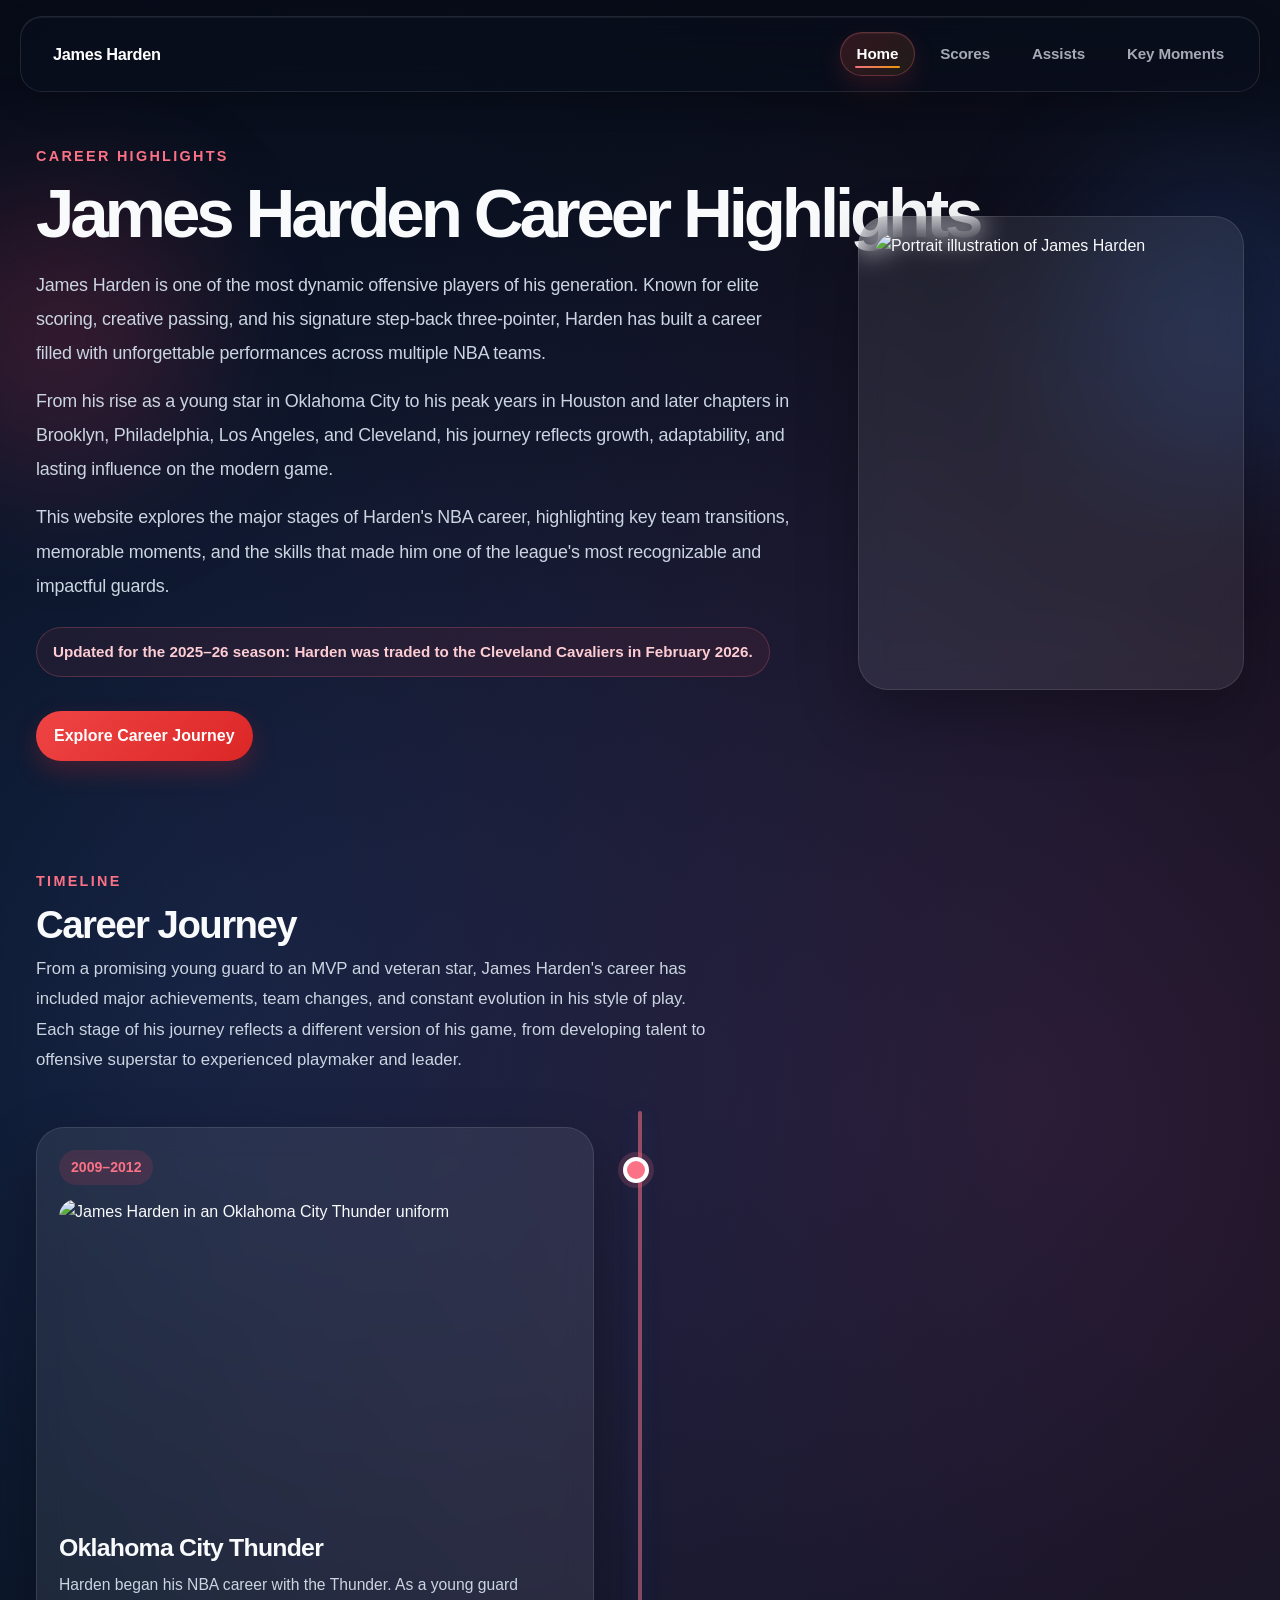
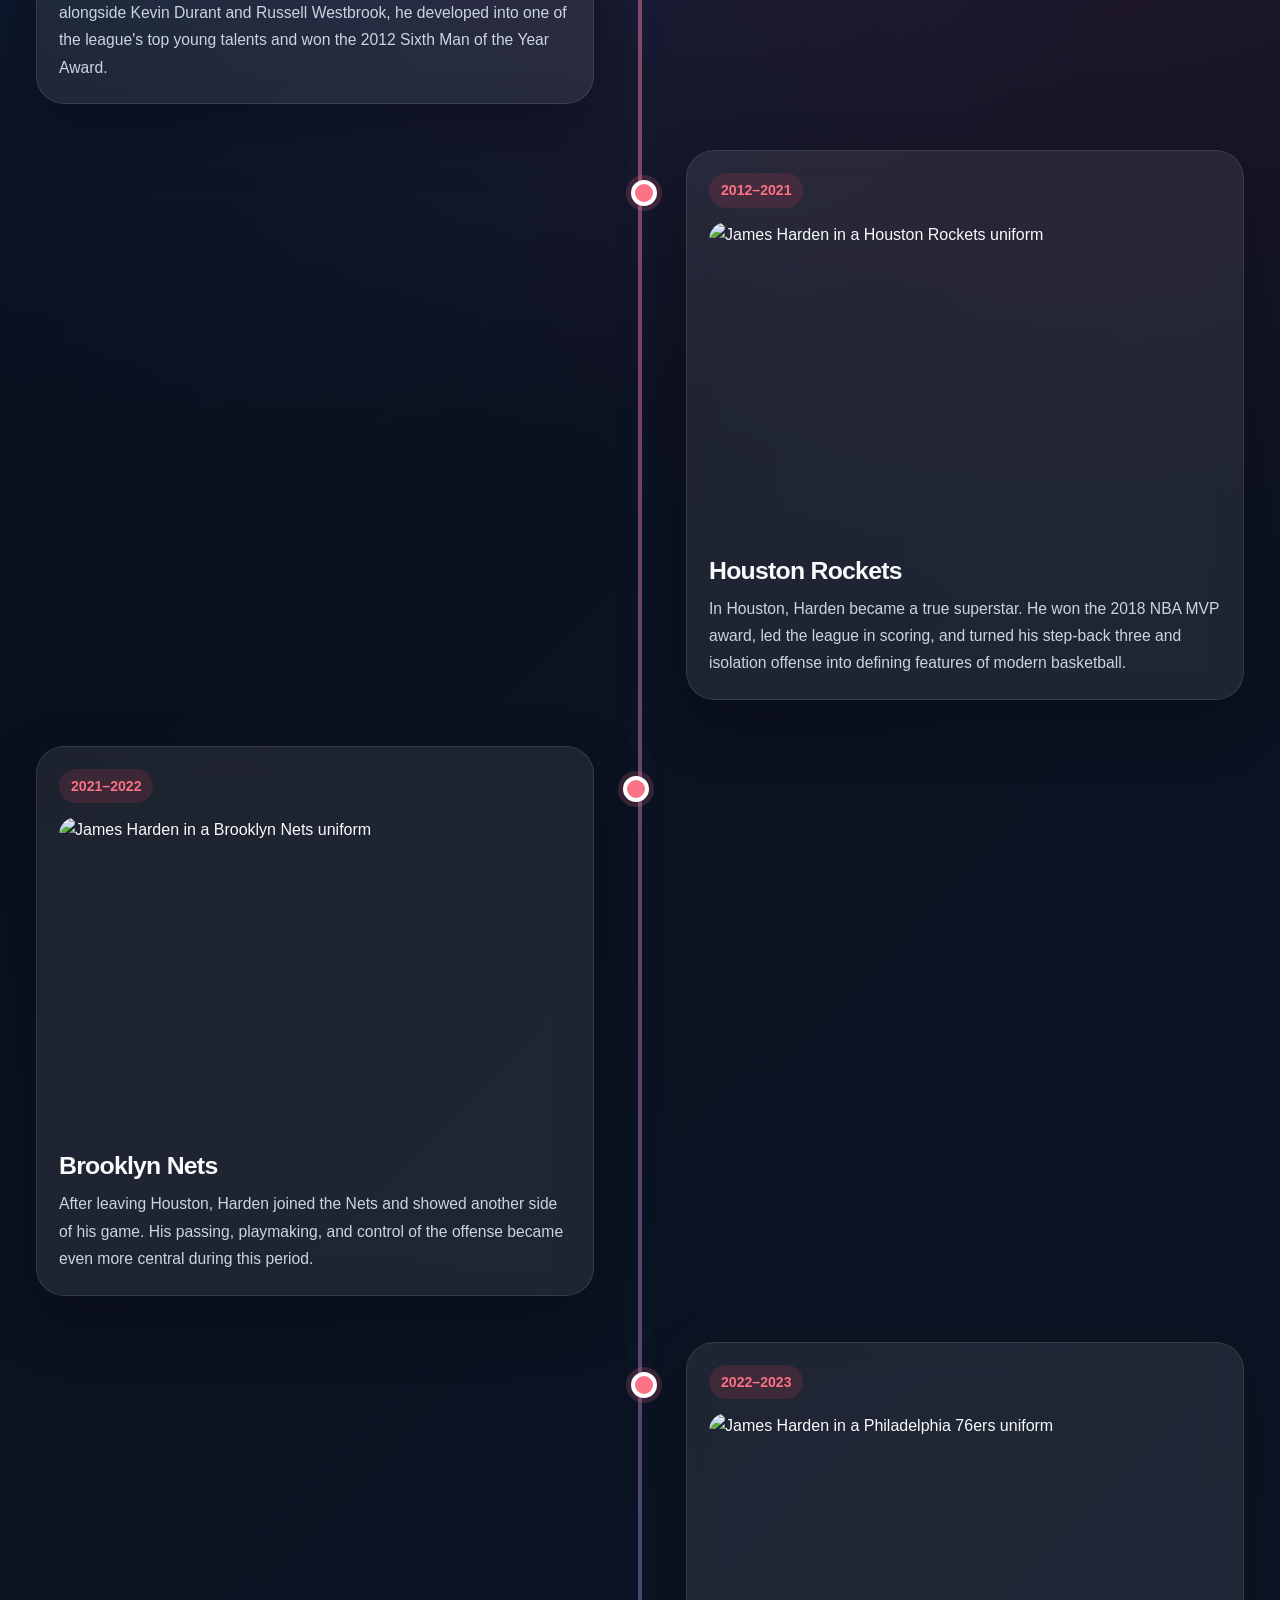
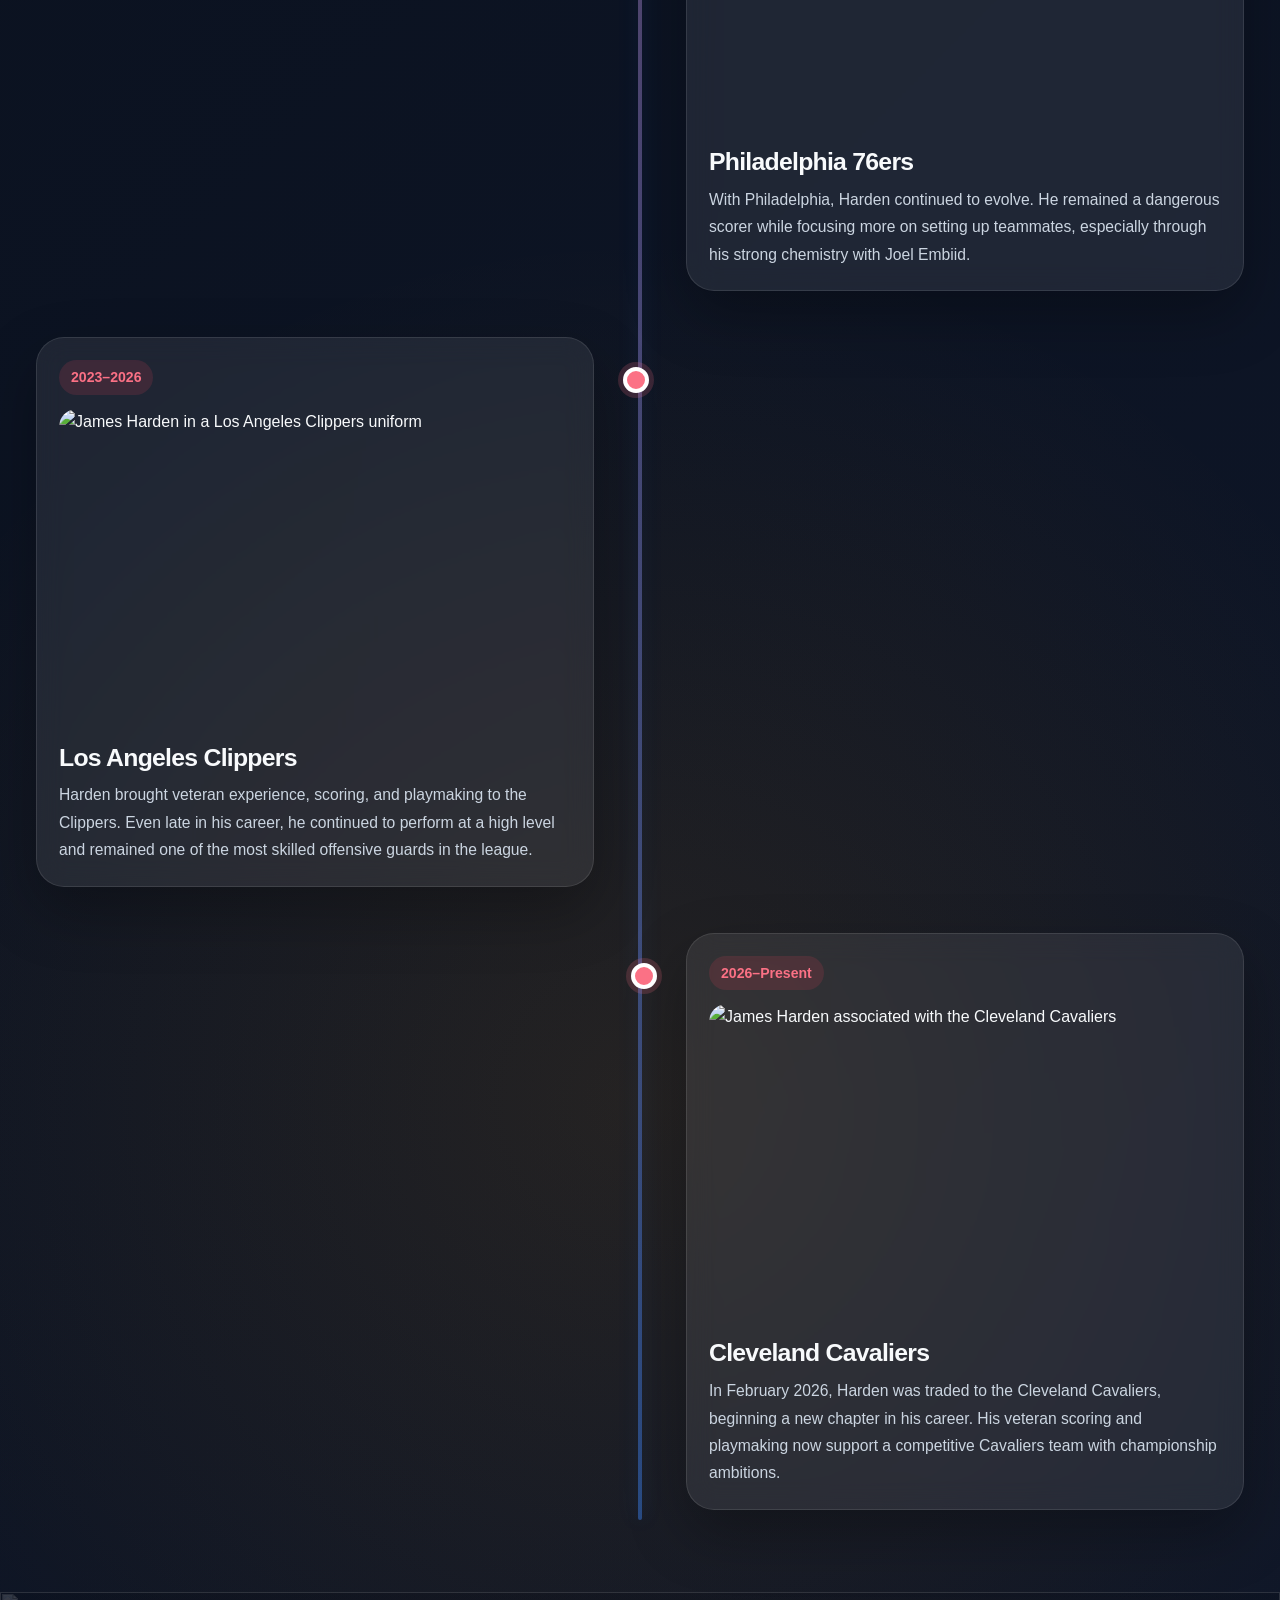
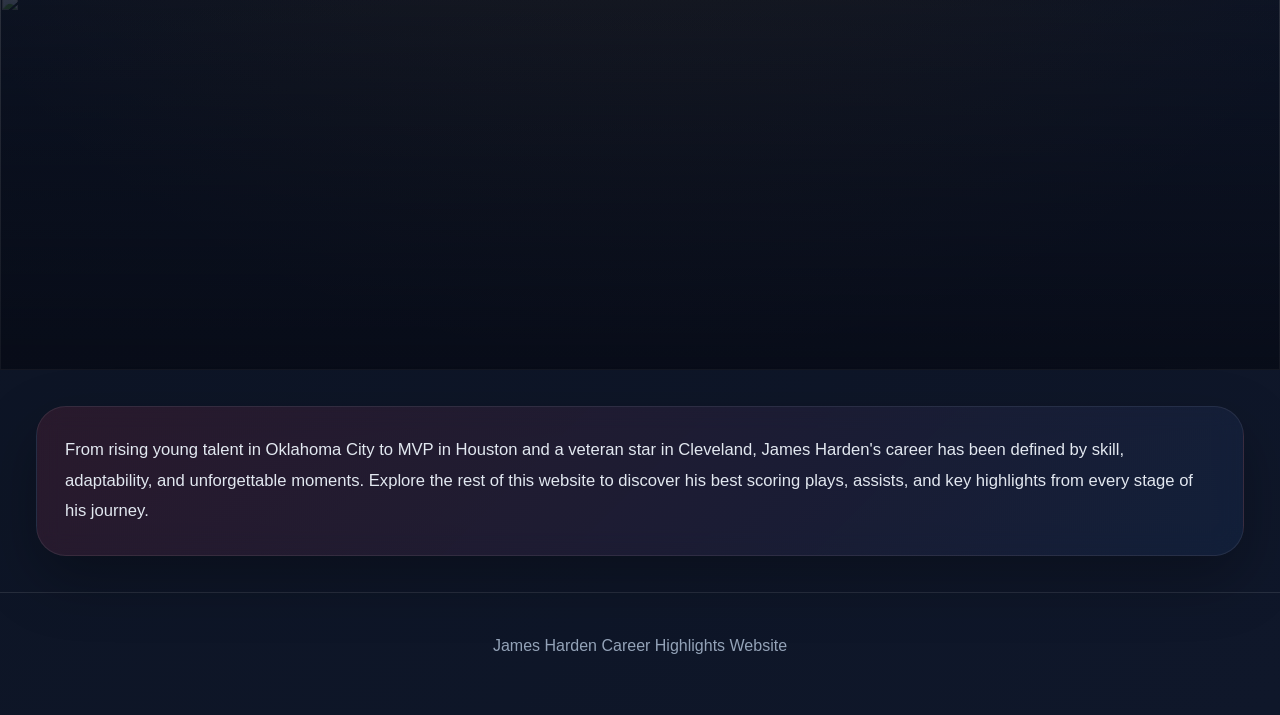
==== index.html @ ab157b46 "Add files via upload" ====
<!DOCTYPE html>
<html lang="en">
<head>
  <meta charset="UTF-8">
  <meta name="viewport" content="width=device-width, initial-scale=1.0">
  <title>James Harden Career Highlights</title>
  <link rel="stylesheet" href="css/style.css">
</head>
<body class="home-page">
  <a class="skip-link" href="#main-content">Skip to main content</a>

  <header class="site-header">
    <div class="nav-wrap">
      <a href="index.html" class="brand">James Harden</a>

      <button
        class="menu-toggle"
        id="menu-toggle"
        aria-expanded="false"
        aria-controls="primary-nav"
        aria-label="Open navigation menu"
        type="button"
      >
        Menu
      </button>

      <nav aria-label="Primary navigation">
        <ul class="nav-links" id="primary-nav">
          <li><a href="index.html" class="active" aria-current="page">Home</a></li>
          <li><a href="scores.html">Scores</a></li>
          <li><a href="assists.html">Assists</a></li>
          <li><a href="key-moments.html">Key Moments</a></li>
        </ul>
      </nav>
    </div>
  </header>

  <main id="main-content">
    <section class="home-hero">
      <div class="hero-glow hero-glow-left" aria-hidden="true"></div>
      <div class="hero-glow hero-glow-right" aria-hidden="true"></div>

      <div class="home-hero-content">
        <p class="eyebrow">Career Highlights</p>
        <h1>James Harden Career Highlights</h1>

        <p class="hero-copy">
          James Harden is one of the most dynamic offensive players of his generation.
          Known for elite scoring, creative passing, and his signature step-back three-pointer,
          Harden has built a career filled with unforgettable performances across multiple NBA teams.
        </p>

        <p class="hero-copy">
          From his rise as a young star in Oklahoma City to his peak years in Houston and later
          chapters in Brooklyn, Philadelphia, Los Angeles, and Cleveland, his journey reflects
          growth, adaptability, and lasting influence on the modern game.
        </p>

        <p class="hero-copy">
          This website explores the major stages of Harden's NBA career, highlighting key team
          transitions, memorable moments, and the skills that made him one of the league's most
          recognizable and impactful guards.
        </p>

        <div class="update-note">
          Updated for the 2025–26 season: Harden was traded to the Cleveland Cavaliers in February 2026.
        </div>

        <div class="hero-actions">
          <a class="btn btn-primary" href="#career-journey">Explore Career Journey</a>
        </div>
      </div>

      <div class="home-hero-visual">
        <div class="hero-main-image">
          <img src="img/JH HERO.png" alt="Portrait illustration of James Harden">
        </div>
      </div>
    </section>

    <section class="journey-section" id="career-journey">
      <div class="section-heading">
        <p class="eyebrow">Timeline</p>
        <h2>Career Journey</h2>
        <p class="section-intro">
          From a promising young guard to an MVP and veteran star, James Harden's career has
          included major achievements, team changes, and constant evolution in his style of play.
          Each stage of his journey reflects a different version of his game, from developing talent
          to offensive superstar to experienced playmaker and leader.
        </p>
      </div>

      <div class="zigzag-timeline">
        <article class="timeline-step left">
          <div class="timeline-card">
            <span class="timeline-year">2009–2012</span>
            <img class="okc-img" src="img/JH OKC.jpg" alt="James Harden in an Oklahoma City Thunder uniform">
            <h3>Oklahoma City Thunder</h3>
            <p>
              Harden began his NBA career with the Thunder. As a young guard alongside Kevin Durant
              and Russell Westbrook, he developed into one of the league's top young talents and won
              the 2012 Sixth Man of the Year Award.
            </p>
          </div>
        </article>

        <article class="timeline-step right">
          <div class="timeline-card">
            <span class="timeline-year">2012–2021</span>
            <img class="rocket-img" src="img/JH rocket.jpg" alt="James Harden in a Houston Rockets uniform">
            <h3>Houston Rockets</h3>
            <p>
              In Houston, Harden became a true superstar. He won the 2018 NBA MVP award, led the
              league in scoring, and turned his step-back three and isolation offense into defining
              features of modern basketball.
            </p>
          </div>
        </article>

        <article class="timeline-step left">
          <div class="timeline-card">
            <span class="timeline-year">2021–2022</span>
            <img src="img/JH NETS.jpg" alt="James Harden in a Brooklyn Nets uniform">
            <h3>Brooklyn Nets</h3>
            <p>
              After leaving Houston, Harden joined the Nets and showed another side of his game.
              His passing, playmaking, and control of the offense became even more central during this period.
            </p>
          </div>
        </article>

        <article class="timeline-step right">
          <div class="timeline-card">
            <span class="timeline-year">2022–2023</span>
            <img src="img/JH 76ER.jpg" alt="James Harden in a Philadelphia 76ers uniform">
            <h3>Philadelphia 76ers</h3>
            <p>
              With Philadelphia, Harden continued to evolve. He remained a dangerous scorer while focusing
              more on setting up teammates, especially through his strong chemistry with Joel Embiid.
            </p>
          </div>
        </article>

        <article class="timeline-step left">
          <div class="timeline-card">
            <span class="timeline-year">2023–2026</span>
            <img src="img/JH LAC.jpg" alt="James Harden in a Los Angeles Clippers uniform">
            <h3>Los Angeles Clippers</h3>
            <p>
              Harden brought veteran experience, scoring, and playmaking to the Clippers. Even late in his career,
              he continued to perform at a high level and remained one of the most skilled offensive guards in the league.
            </p>
          </div>
        </article>

        <article class="timeline-step right">
          <div class="timeline-card">
            <span class="timeline-year">2026–Present</span>
            <img src="img/JH CAVS.jpg" alt="James Harden associated with the Cleveland Cavaliers">
            <h3>Cleveland Cavaliers</h3>
            <p>
              In February 2026, Harden was traded to the Cleveland Cavaliers, beginning a new chapter in his career.
              His veteran scoring and playmaking now support a competitive Cavaliers team with championship ambitions.
            </p>
          </div>
        </article>
      </div>
    </section>

    <section class="home-banner" aria-hidden="true">
      <img src="img/JH HERO.png" alt="">
      <div class="home-banner-overlay"></div>
    </section>

    <section class="closing-section">
      <div class="closing-card">
        <p>
          From rising young talent in Oklahoma City to MVP in Houston and a veteran star in Cleveland,
          James Harden's career has been defined by skill, adaptability, and unforgettable moments.
          Explore the rest of this website to discover his best scoring plays, assists, and key highlights
          from every stage of his journey.
        </p>
      </div>
    </section>
  </main>

  <footer class="footer">
    <div class="footer-inner">
      <p>James Harden Career Highlights Website</p>
    </div>
  </footer>

  <script>
    const menuToggle = document.getElementById('menu-toggle');
    const nav = document.getElementById('primary-nav');

    menuToggle.addEventListener('click', function () {
      const isOpen = nav.classList.toggle('open');
      menuToggle.setAttribute('aria-expanded', isOpen ? 'true' : 'false');
    });
  </script>
</body>
</html>
---- css/style.css ----
:root {
  --bg-dark: #060913;
  --bg-dark-2: #0b1220;
  --bg-dark-3: #0f172a;
  --surface: rgba(255, 255, 255, 0.08);
  --surface-strong: rgba(255, 255, 255, 0.12);
  --border: rgba(255, 255, 255, 0.10);
  --text: #f8fafc;
  --muted: #cbd5e1;
  --accent: #ef4444;
  --accent-2: #f59e0b;
  --shadow: 0 24px 60px rgba(0, 0, 0, 0.28);
}

* {
  box-sizing: border-box;
}

html {
  scroll-behavior: smooth;
}

body {
  margin: 0;
  font-family: Inter, "SF Pro Display", "Segoe UI", Helvetica, Arial, sans-serif;
  line-height: 1.6;
  background:
    radial-gradient(circle at 16% 18%, rgba(59, 130, 246, 0.18), transparent 24%),
    radial-gradient(circle at 82% 20%, rgba(236, 72, 153, 0.14), transparent 24%),
    radial-gradient(circle at 50% 78%, rgba(245, 158, 11, 0.10), transparent 20%),
    linear-gradient(135deg, var(--bg-dark) 0%, var(--bg-dark-2) 42%, var(--bg-dark-3) 100%);
  color: var(--text);
}

img {
  max-width: 100%;
  display: block;
}

a {
  color: inherit;
  text-decoration: none;
}

.skip-link {
  position: absolute;
  left: 12px;
  top: -48px;
  background: #ffffff;
  color: #000000;
  padding: 10px 14px;
  border-radius: 8px;
  font-weight: 700;
  z-index: 999;
  border: 1px solid #d1d5db;
}

.skip-link:focus {
  top: 12px;
}

a:focus-visible,
button:focus-visible {
  outline: 3px solid var(--accent-2);
  outline-offset: 3px;
  border-radius: 8px;
}

.site-header {
  position: sticky;
  top: 16px;
  z-index: 100;
  padding: 0 20px;
  background: transparent;
  border-bottom: none;
}

.nav-wrap {
  width: 100%;
  max-width: 1600px;
  margin: 0 auto;
  min-height: 76px;
  padding: 0 18px;
  display: flex;
  align-items: center;
  justify-content: space-between;
  gap: 18px;
  background: rgba(10, 16, 30, 0.55);
  border: 1px solid rgba(255, 255, 255, 0.10);
  border-radius: 22px;
  backdrop-filter: blur(18px);
  -webkit-backdrop-filter: blur(18px);
  box-shadow:
    0 10px 30px rgba(0, 0, 0, 0.22),
    inset 0 1px 0 rgba(255, 255, 255, 0.06);
}

.brand {
  position: relative;
  display: inline-flex;
  align-items: center;
  padding: 10px 14px;
  border-radius: 14px;
  font-size: 1.02rem;
  font-weight: 800;
  letter-spacing: -0.02em;
  color: #ffffff;
  transition:
    background 0.25s ease,
    transform 0.25s ease,
    color 0.25s ease;
}

.brand:hover {
  background: rgba(255, 255, 255, 0.06);
  transform: translateY(-1px);
}

.menu-toggle {
  display: none;
  background: rgba(255, 255, 255, 0.04);
  color: var(--text);
  border: 1px solid rgba(255, 255, 255, 0.10);
  padding: 10px 14px;
  border-radius: 12px;
  cursor: pointer;
  font-weight: 700;
  transition: all 0.25s ease;
}

.menu-toggle:hover {
  background: rgba(255, 255, 255, 0.08);
  border-color: rgba(255, 255, 255, 0.18);
}

.nav-links {
  display: flex;
  align-items: center;
  gap: 8px;
  list-style: none;
  margin: 0;
  padding: 0;
}

.nav-links li {
  display: flex;
}

.nav-links a {
  position: relative;
  display: inline-flex;
  align-items: center;
  justify-content: center;
  min-height: 44px;
  padding: 0 16px;
  border-radius: 999px;
  color: rgba(226, 232, 240, 0.72);
  font-weight: 700;
  font-size: 0.95rem;
  letter-spacing: -0.01em;
  transition:
    color 0.25s ease,
    background 0.25s ease,
    border-color 0.25s ease,
    transform 0.25s ease,
    box-shadow 0.25s ease;
  border: 1px solid transparent;
}

.nav-links a:hover {
  color: #ffffff;
  background: rgba(255, 255, 255, 0.07);
  border-color: rgba(255, 255, 255, 0.10);
  transform: translateY(-1px);
  box-shadow: 0 8px 20px rgba(0, 0, 0, 0.16);
}

.nav-links a.active,
.nav-links a[aria-current="page"] {
  color: #ffffff;
  background: linear-gradient(135deg, rgba(239, 68, 68, 0.18), rgba(245, 158, 11, 0.10));
  border-color: rgba(251, 113, 133, 0.28);
  box-shadow:
    0 10px 24px rgba(239, 68, 68, 0.14),
    inset 0 1px 0 rgba(255, 255, 255, 0.06);
}

.nav-links a.active::after,
.nav-links a[aria-current="page"]::after {
  content: "";
  position: absolute;
  left: 14px;
  right: 14px;
  bottom: 7px;
  height: 2px;
  border-radius: 999px;
  background: linear-gradient(90deg, #fb7185 0%, #f59e0b 100%);
  opacity: 0.95;
}

.eyebrow {
  margin: 0 0 12px;
  font-size: 0.9rem;
  font-weight: 800;
  letter-spacing: 0.16em;
  text-transform: uppercase;
  color: #fb7185;
}

.home-hero {
  position: relative;
  width: 100%;
  min-height: 82vh;
  padding: 56px 36px 40px;
  display: grid;
  grid-template-columns: 1.35fr 0.65fr;
  gap: 20px;
  align-items: center;
  overflow: hidden;
}

.hero-glow {
  position: absolute;
  border-radius: 999px;
  filter: blur(70px);
  pointer-events: none;
}

.hero-glow-left {
  width: 280px;
  height: 280px;
  left: -80px;
  top: 120px;
  background: rgba(244, 63, 94, 0.18);
}

.hero-glow-right {
  width: 320px;
  height: 320px;
  right: -100px;
  top: 90px;
  background: rgba(59, 130, 246, 0.16);
}

.home-hero-content {
  position: relative;
  z-index: 2;
  max-width: 760px;
}

.home-hero-content h1 {
  margin: 0 0 22px;
  color: var(--text);
  font-size: clamp(3.2rem, 5.4vw, 6.2rem);
  line-height: 0.95;
  letter-spacing: -0.06em;
  font-weight: 850;
  max-width: none;
  white-space: nowrap;
}

.hero-copy {
  color: var(--muted);
  font-size: 1.12rem;
  line-height: 1.9;
  letter-spacing: -0.01em;
  margin: 0 0 14px;
  max-width: 150ch;
}

.update-note {
  display: inline-block;
  margin: 10px 0 24px;
  padding: 12px 16px;
  border: 1px solid rgba(251, 113, 133, 0.24);
  background: rgba(239, 68, 68, 0.08);
  color: #fecdd3;
  border-radius: 999px;
  font-size: 0.95rem;
  font-weight: 800;
}

.hero-actions {
  display: flex;
  gap: 14px;
  flex-wrap: wrap;
  margin-top: 10px;
}

.btn {
  display: inline-block;
  padding: 12px 18px;
  border-radius: 999px;
  font-weight: 800;
  transition: transform 0.22s ease, box-shadow 0.22s ease, background 0.22s ease;
}

.btn:hover {
  transform: translateY(-2px);
}

.btn-primary {
  background: linear-gradient(135deg, #ef4444 0%, #dc2626 100%);
  color: #ffffff;
  box-shadow: 0 10px 24px rgba(220, 38, 38, 0.24);
}

.btn-secondary {
  border: 1px solid var(--border);
  color: var(--text);
  background: rgba(255, 255, 255, 0.08);
  backdrop-filter: blur(12px);
}

.home-hero-visual {
  position: relative;
  min-height: 620px;
  z-index: 2;
  display: flex;
  justify-content: flex-end;
  align-items: center;
}

.hero-main-image {
  width: 100%;
  max-width: 500px;
  margin-left: auto;
  background: rgba(255, 255, 255, 0.08);
  border: 1px solid var(--border);
  border-radius: 30px;
  padding: 16px;
  box-shadow: var(--shadow);
  backdrop-filter: blur(14px);
}

.hero-main-image img {
  width: 100%;
  aspect-ratio: 4 / 5;
  object-fit: cover;
  border-radius: 22px;
}

.journey-section {
  width: 100%;
  padding: 56px 36px 72px;
}

.section-heading {
  margin-bottom: 36px;
  max-width: 760px;
}

.section-heading h2 {
  margin: 0 0 10px;
  font-size: clamp(2rem, 3vw, 3.2rem);
  line-height: 1.02;
  letter-spacing: -0.04em;
  color: var(--text);
}

.section-intro {
  margin: 0;
  color: var(--muted);
  font-size: 1.05rem;
  line-height: 1.8;
  max-width: 72ch;
}

.zigzag-timeline {
  position: relative;
  width: 100%;
  display: flex;
  flex-direction: column;
  gap: 46px;
  padding: 16px 0 10px;
}

.zigzag-timeline::before {
  content: "";
  position: absolute;
  top: 0;
  bottom: 0;
  left: 50%;
  width: 4px;
  transform: translateX(-50%);
  background: linear-gradient(
    180deg,
    rgba(251, 113, 133, 0.55) 0%,
    rgba(59, 130, 246, 0.45) 100%
  );
  border-radius: 999px;
  box-shadow: 0 0 20px rgba(59, 130, 246, 0.18);
}

.timeline-step {
  position: relative;
  width: 50%;
  display: flex;
}

.timeline-step.left {
  justify-content: flex-end;
  padding-right: 46px;
}

.timeline-step.right {
  margin-left: 50%;
  padding-left: 46px;
}

.timeline-step::before {
  content: "";
  position: absolute;
  top: 30px;
  width: 18px;
  height: 18px;
  border-radius: 50%;
  background: #fb7185;
  border: 4px solid #fff;
  box-shadow: 0 0 0 5px rgba(251, 113, 133, 0.18);
  z-index: 2;
}

.timeline-step.left::before {
  right: -9px;
}

.timeline-step.right::before {
  left: -9px;
}

.timeline-card {
  width: min(100%, 620px);
  background: rgba(255, 255, 255, 0.08);
  border: 1px solid var(--border);
  border-radius: 28px;
  padding: 22px;
  backdrop-filter: blur(14px);
  box-shadow: var(--shadow);
  transition: transform 0.28s ease, box-shadow 0.28s ease, border-color 0.28s ease;
}

.timeline-card:hover {
  transform: translateY(-8px);
  box-shadow: 0 28px 70px rgba(0, 0, 0, 0.28);
  border-color: rgba(251, 113, 133, 0.18);
}

.timeline-year {
  display: inline-block;
  margin-bottom: 14px;
  padding: 6px 12px;
  border-radius: 999px;
  background: rgba(244, 63, 94, 0.14);
  color: #fb7185;
  font-size: 0.88rem;
  font-weight: 800;
}

.timeline-card img {
  width: 100%;
  aspect-ratio: 16 / 10;
  object-fit: cover;
  object-position: center;
  border-radius: 18px;
  margin-bottom: 16px;
}

.timeline-card img.okc-img {
  object-position: top center;
}

.timeline-card img.rocket-img {
  object-position: top center;
}

.timeline-card h3 {
  margin: 0 0 10px;
  font-size: 1.55rem;
  line-height: 1.08;
  letter-spacing: -0.03em;
  color: var(--text);
}

.timeline-card p {
  margin: 0;
  color: var(--muted);
  line-height: 1.75;
  font-size: 0.98rem;
}

.home-banner {
  position: relative;
  width: 100%;
  height: 42vh;
  overflow: hidden;
  margin: 0;
}

.home-banner img {
  width: 100%;
  height: 100%;
  object-fit: cover;
  opacity: 0.22;
  filter: saturate(0.9);
}

.home-banner-overlay {
  position: absolute;
  inset: 0;
  background: linear-gradient(
    180deg,
    rgba(6, 9, 19, 0.2) 0%,
    rgba(6, 9, 19, 0.7) 100%
  );
}

.closing-section {
  width: 100%;
  padding: 36px;
}

.closing-card {
  width: 100%;
  background: linear-gradient(135deg, rgba(244, 63, 94, 0.12), rgba(59, 130, 246, 0.08));
  border: 1px solid rgba(255, 255, 255, 0.08);
  border-radius: 30px;
  padding: 28px;
  box-shadow: var(--shadow);
  backdrop-filter: blur(12px);
}

.closing-card p {
  margin: 0;
  color: #e2e8f0;
  font-size: 1.04rem;
  line-height: 1.85;
}

.footer {
  border-top: 1px solid var(--border);
  padding: 24px 36px 40px;
  color: #94a3b8;
}

.footer-inner {
  width: 100%;
  margin: 0;
  text-align: center;
}

@media (max-width: 1100px) {
  .journey-section,
  .closing-section,
  .footer {
    padding-left: 24px;
    padding-right: 24px;
  }

  .site-header {
    padding: 0 16px;
    top: 12px;
  }

  .nav-wrap {
    padding: 0 14px;
  }

  .home-hero {
    padding: 48px 24px 24px;
    grid-template-columns: 1fr;
    gap: 28px;
  }

  .home-hero-content {
    max-width: 100%;
  }

  .home-hero-content h1 {
    white-space: normal;
  }

  .home-hero-visual {
    min-height: auto;
    justify-content: flex-start;
  }

  .hero-main-image {
    margin: 0;
    max-width: 100%;
  }
}

@media (max-width: 900px) {
  .zigzag-timeline::before {
    left: 18px;
    transform: none;
  }

  .timeline-step {
    width: 100%;
    margin-left: 0 !important;
    padding-left: 52px !important;
    padding-right: 0 !important;
    justify-content: flex-start;
  }

  .timeline-step::before {
    left: 9px !important;
    right: auto !important;
  }

  .timeline-card {
    width: 100%;
  }
}

@media (max-width: 720px) {
  .menu-toggle {
    display: inline-flex;
    align-items: center;
    justify-content: center;
  }

  .site-header {
    top: 10px;
    padding: 0 12px;
  }

  .nav-wrap {
    min-height: 68px;
    padding: 0 12px;
    border-radius: 18px;
  }

  .nav-links {
    position: absolute;
    right: 12px;
    top: calc(100% + 10px);
    width: min(280px, calc(100vw - 24px));
    background: rgba(8, 13, 24, 0.96);
    border: 1px solid rgba(255, 255, 255, 0.10);
    border-radius: 18px;
    padding: 10px;
    display: none;
    flex-direction: column;
    align-items: stretch;
    box-shadow:
      0 18px 40px rgba(0, 0, 0, 0.28),
      inset 0 1px 0 rgba(255, 255, 255, 0.05);
    backdrop-filter: blur(18px);
    -webkit-backdrop-filter: blur(18px);
  }

  .nav-links.open {
    display: flex;
  }

  .nav-links li {
    width: 100%;
  }

  .nav-links a {
    width: 100%;
    justify-content: flex-start;
    border-radius: 14px;
    padding: 12px 14px;
    min-height: unset;
  }

  .nav-links a.active::after,
  .nav-links a[aria-current="page"]::after {
    left: 14px;
    right: auto;
    width: 36px;
    bottom: 8px;
  }

  .journey-section,
  .closing-section,
  .footer {
    padding-left: 16px;
    padding-right: 16px;
  }

  .home-hero {
    padding: 36px 16px 20px;
  }

  .home-hero-content h1 {
    font-size: 2.6rem;
    max-width: 100%;
    white-space: normal;
  }

  .hero-copy,
  .section-intro,
  .closing-card p {
    font-size: 1rem;
  }

  .home-banner {
    height: 30vh;
  }
}
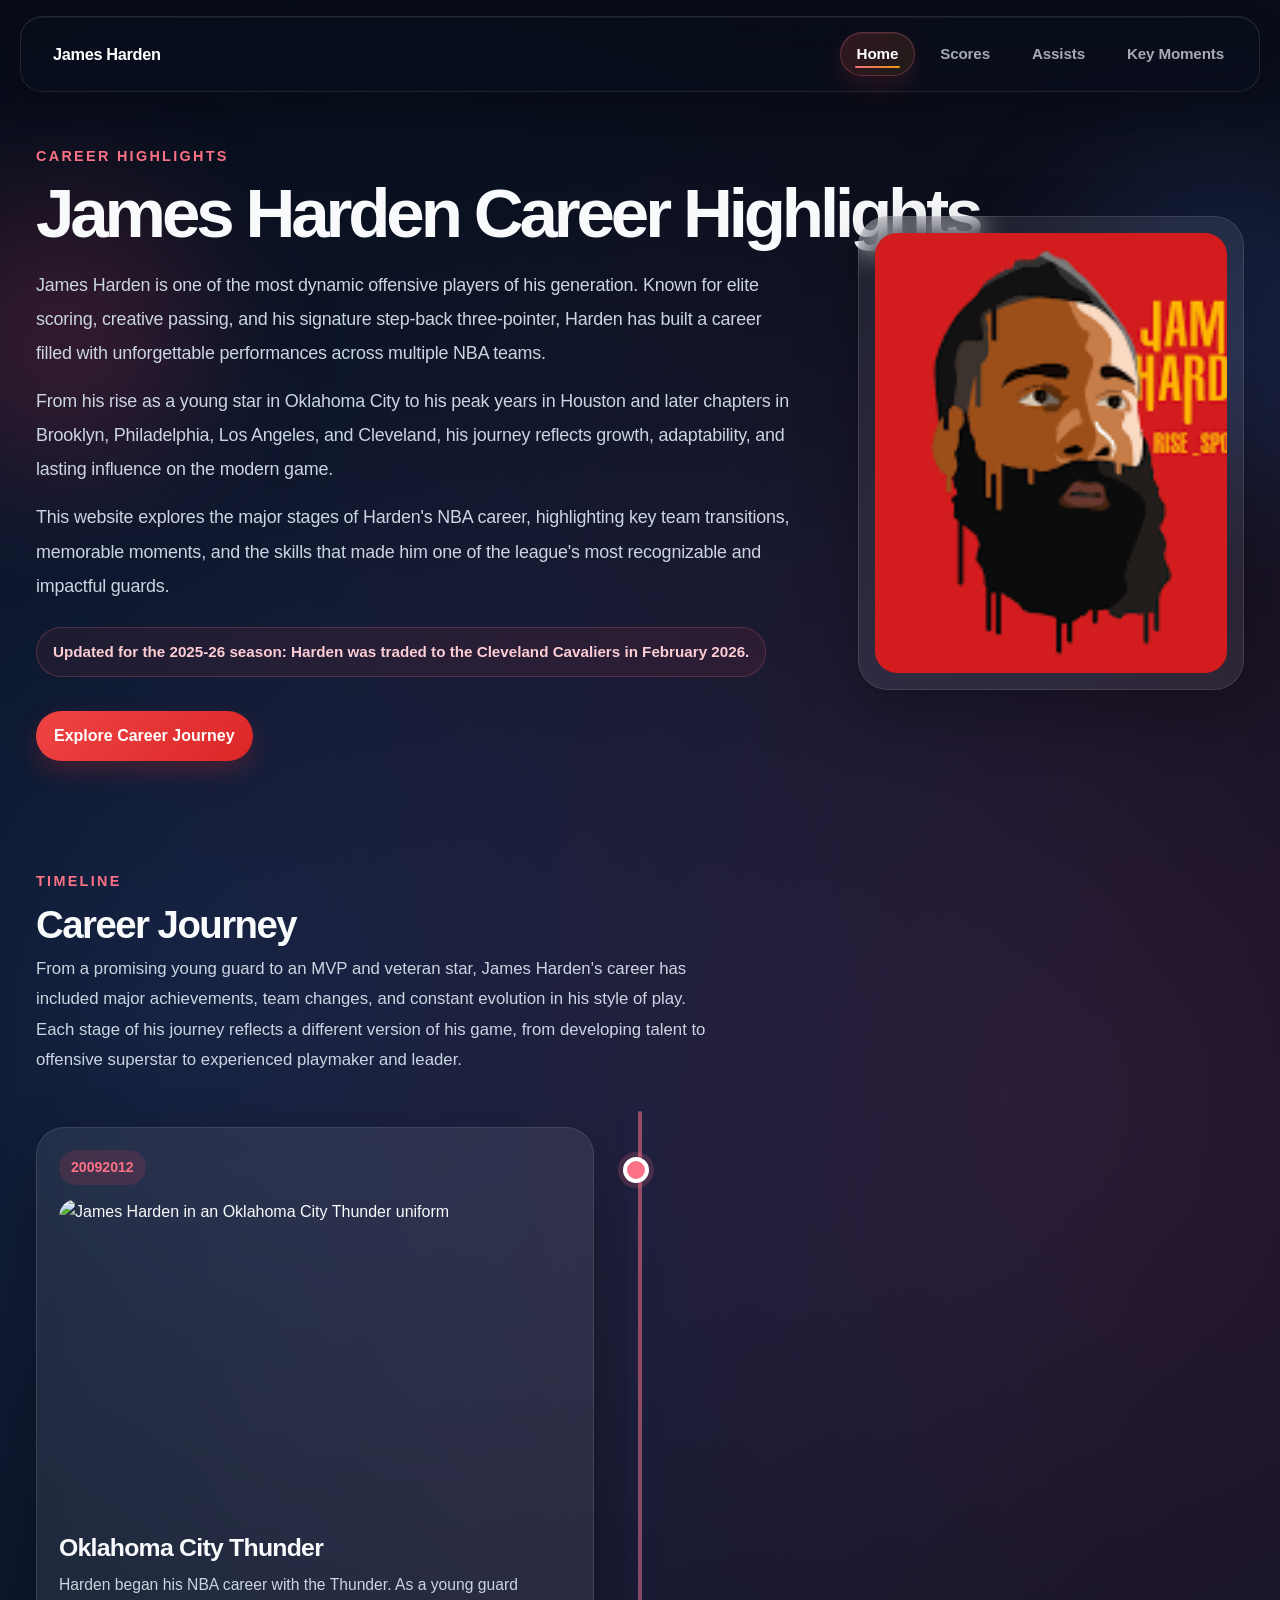
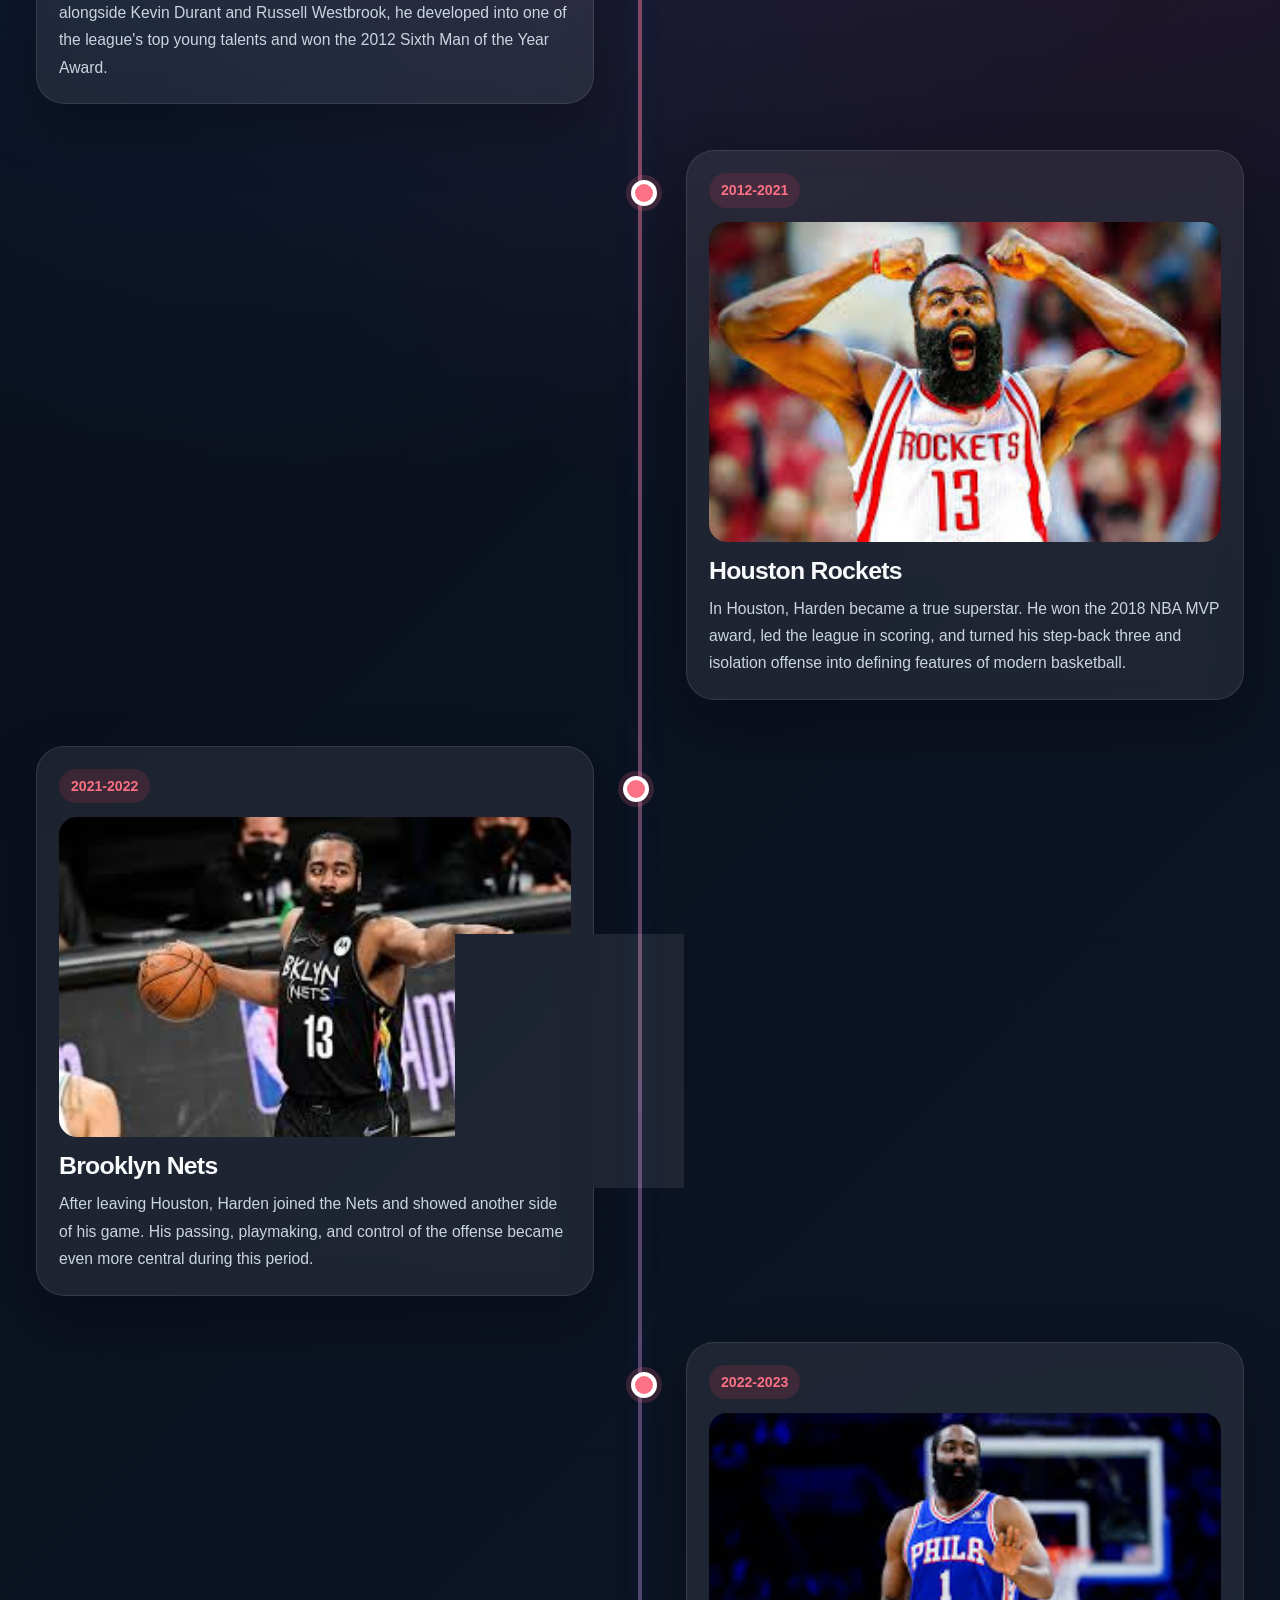
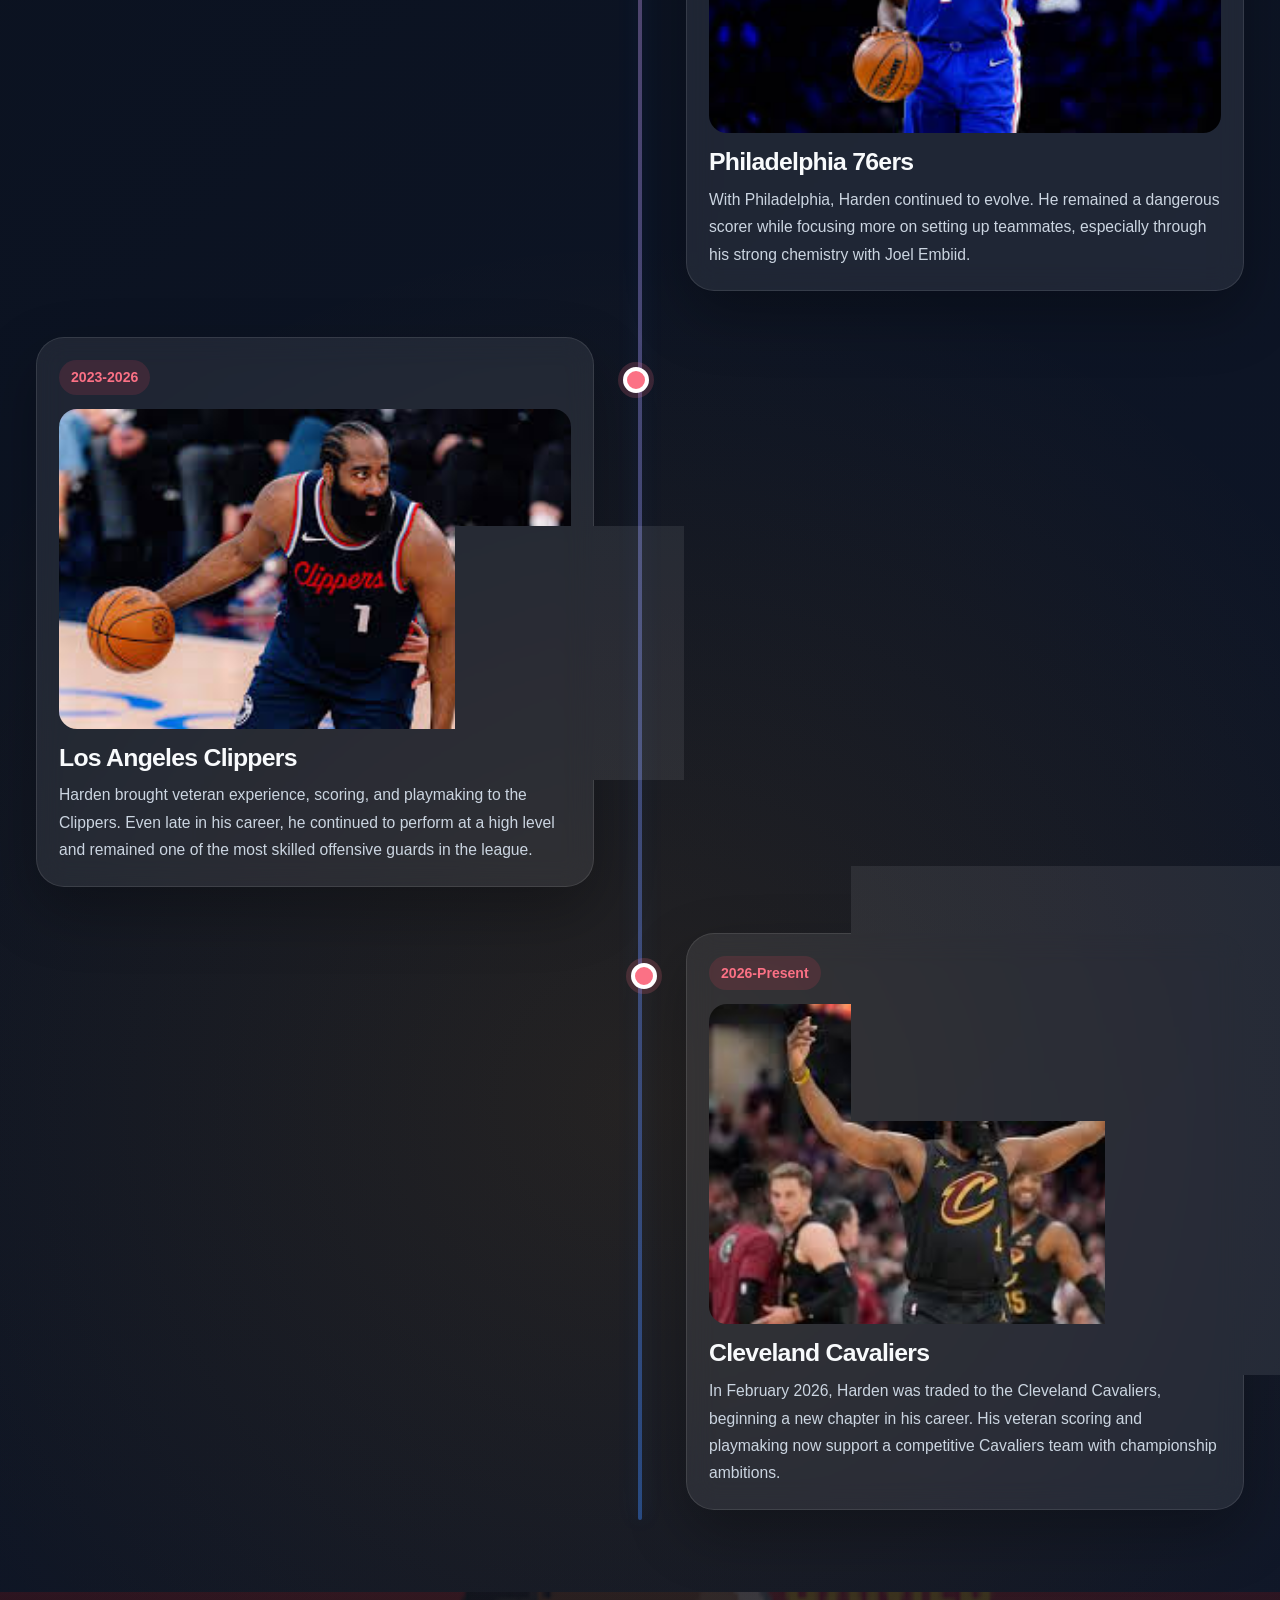
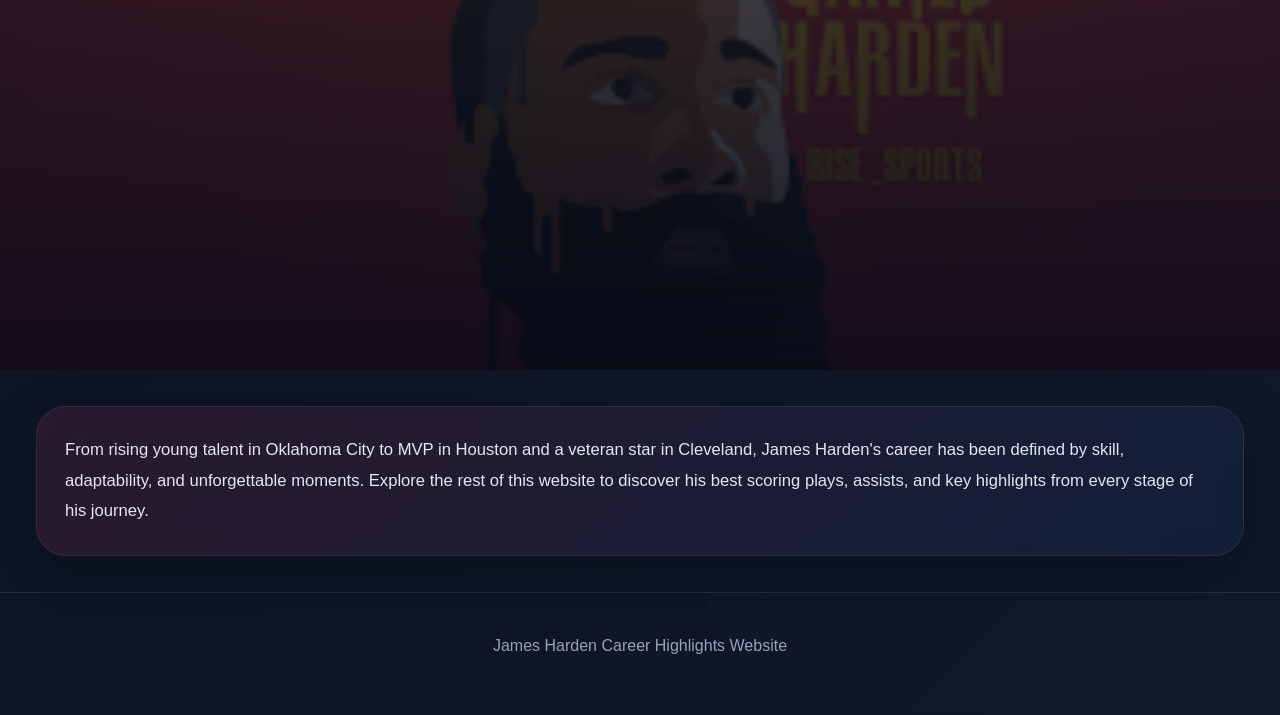
==== commit 82b435af: "Add files via upload" ====
--- a/index.html
+++ b/index.html
@@ -63,7 +63,7 @@
         </p>
 
         <div class="update-note">
-          Updated for the 2025–26 season: Harden was traded to the Cleveland Cavaliers in February 2026.
+          Updated for the 2025-26 season: Harden was traded to the Cleveland Cavaliers in February 2026.
         </div>
 
         <div class="hero-actions">
@@ -73,7 +73,7 @@
 
       <div class="home-hero-visual">
         <div class="hero-main-image">
-          <img src="img/JH HERO.png" alt="Portrait illustration of James Harden">
+          <IMG src="IMG/JH HERO.png" alt="Portrait illustration of James Harden">
         </div>
       </div>
     </section>
@@ -93,8 +93,8 @@
       <div class="zigzag-timeline">
         <article class="timeline-step left">
           <div class="timeline-card">
-            <span class="timeline-year">2009–2012</span>
-            <img class="okc-img" src="img/JH OKC.jpg" alt="James Harden in an Oklahoma City Thunder uniform">
+            <span class="timeline-year">20092012</span>
+            <IMG class="okc-IMG" src="IMG/" alt="James Harden in an Oklahoma City Thunder uniform">
             <h3>Oklahoma City Thunder</h3>
             <p>
               Harden began his NBA career with the Thunder. As a young guard alongside Kevin Durant
@@ -106,8 +106,8 @@
 
         <article class="timeline-step right">
           <div class="timeline-card">
-            <span class="timeline-year">2012–2021</span>
-            <img class="rocket-img" src="img/JH rocket.jpg" alt="James Harden in a Houston Rockets uniform">
+            <span class="timeline-year">2012-2021</span>
+            <IMG class="rocket-IMG" src="IMG/JH rocket.jpg" alt="James Harden in a Houston Rockets uniform">
             <h3>Houston Rockets</h3>
             <p>
               In Houston, Harden became a true superstar. He won the 2018 NBA MVP award, led the
@@ -119,8 +119,8 @@
 
         <article class="timeline-step left">
           <div class="timeline-card">
-            <span class="timeline-year">2021–2022</span>
-            <img src="img/JH NETS.jpg" alt="James Harden in a Brooklyn Nets uniform">
+            <span class="timeline-year">2021-2022</span>
+            <IMG src="IMG/JH NETS.jpg" alt="James Harden in a Brooklyn Nets uniform">
             <h3>Brooklyn Nets</h3>
             <p>
               After leaving Houston, Harden joined the Nets and showed another side of his game.
@@ -131,8 +131,8 @@
 
         <article class="timeline-step right">
           <div class="timeline-card">
-            <span class="timeline-year">2022–2023</span>
-            <img src="img/JH 76ER.jpg" alt="James Harden in a Philadelphia 76ers uniform">
+            <span class="timeline-year">2022-2023</span>
+            <IMG src="IMG/JH 76ER.jpg" alt="James Harden in a Philadelphia 76ers uniform">
             <h3>Philadelphia 76ers</h3>
             <p>
               With Philadelphia, Harden continued to evolve. He remained a dangerous scorer while focusing
@@ -143,8 +143,8 @@
 
         <article class="timeline-step left">
           <div class="timeline-card">
-            <span class="timeline-year">2023–2026</span>
-            <img src="img/JH LAC.jpg" alt="James Harden in a Los Angeles Clippers uniform">
+            <span class="timeline-year">2023-2026</span>
+            <IMG src="IMG/JH LAC.jpg" alt="James Harden in a Los Angeles Clippers uniform">
             <h3>Los Angeles Clippers</h3>
             <p>
               Harden brought veteran experience, scoring, and playmaking to the Clippers. Even late in his career,
@@ -155,8 +155,8 @@
 
         <article class="timeline-step right">
           <div class="timeline-card">
-            <span class="timeline-year">2026–Present</span>
-            <img src="img/JH CAVS.jpg" alt="James Harden associated with the Cleveland Cavaliers">
+            <span class="timeline-year">2026-Present</span>
+            <IMG src="IMG/JH CAVS.jpg" alt="James Harden associated with the Cleveland Cavaliers">
             <h3>Cleveland Cavaliers</h3>
             <p>
               In February 2026, Harden was traded to the Cleveland Cavaliers, beginning a new chapter in his career.
@@ -168,7 +168,7 @@
     </section>
 
     <section class="home-banner" aria-hidden="true">
-      <img src="img/JH HERO.png" alt="">
+      <IMG src="IMG/JH HERO.png" alt="">
       <div class="home-banner-overlay"></div>
     </section>
 
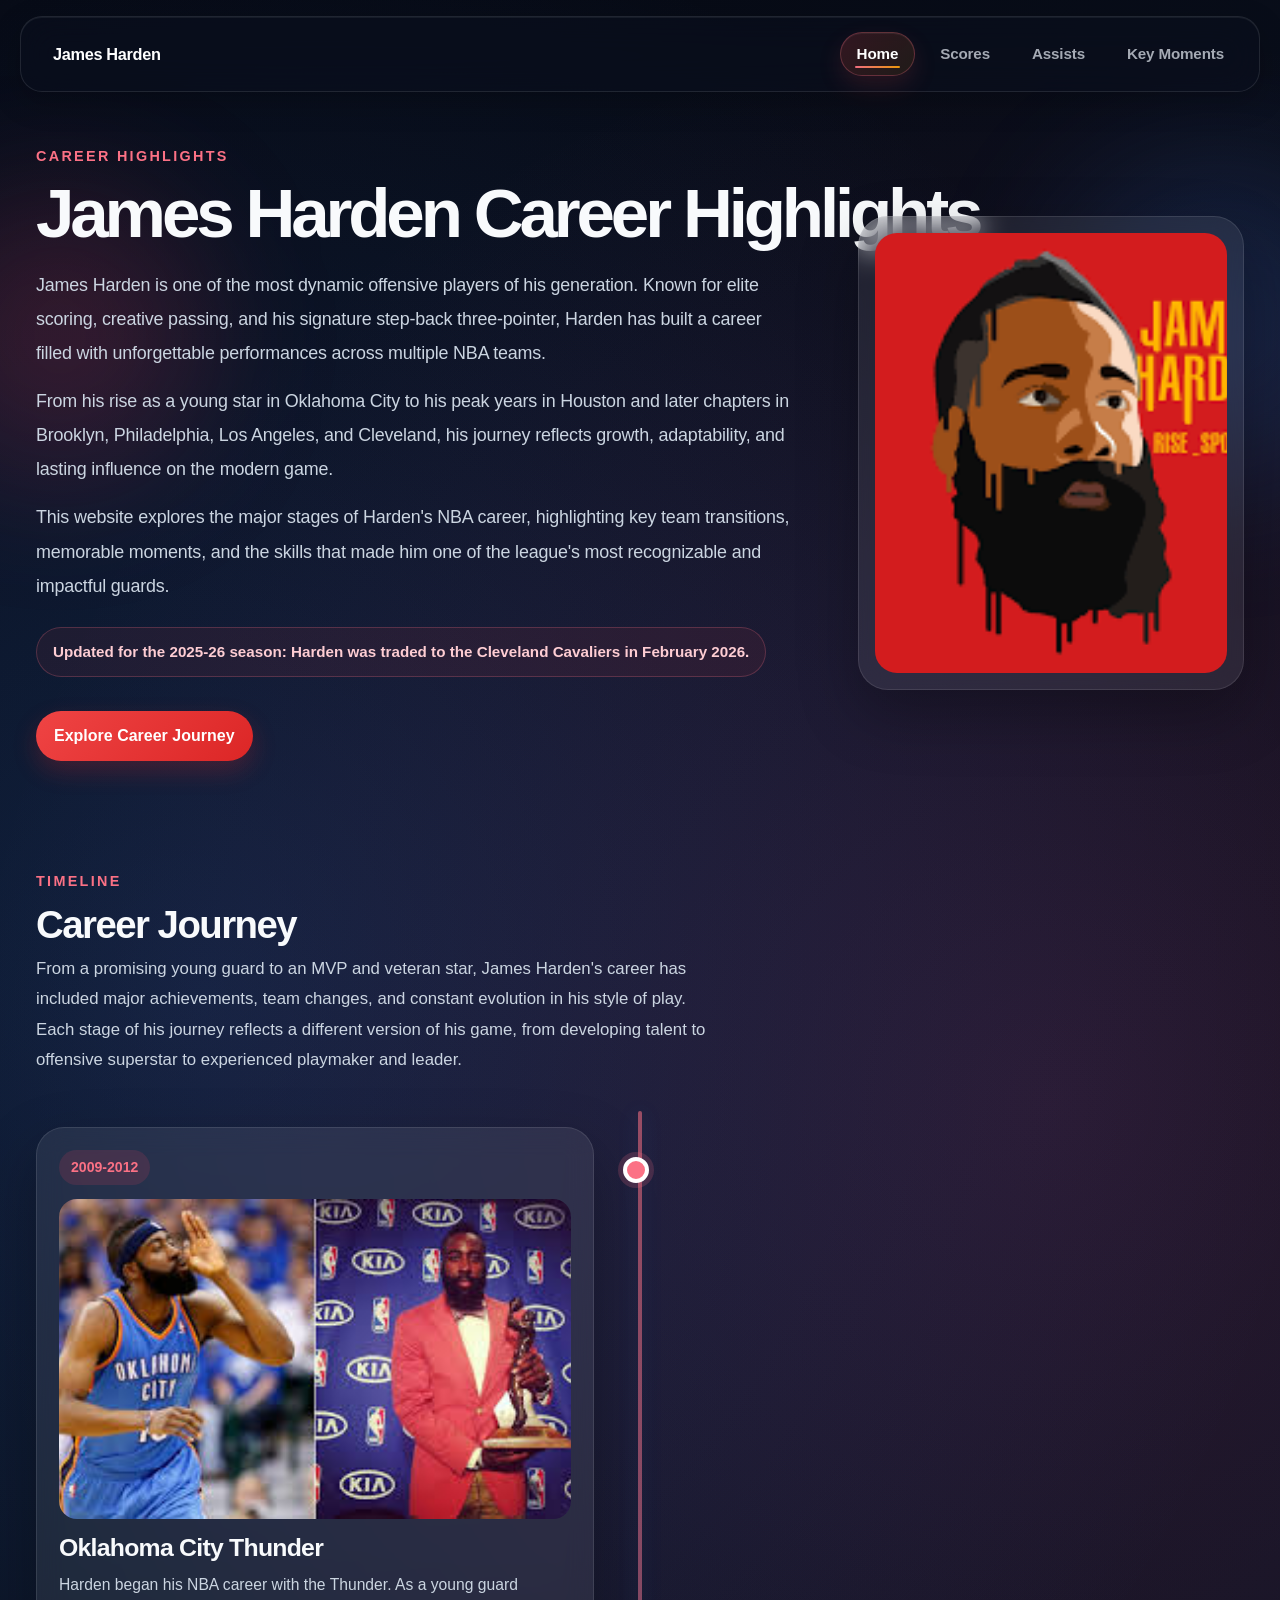
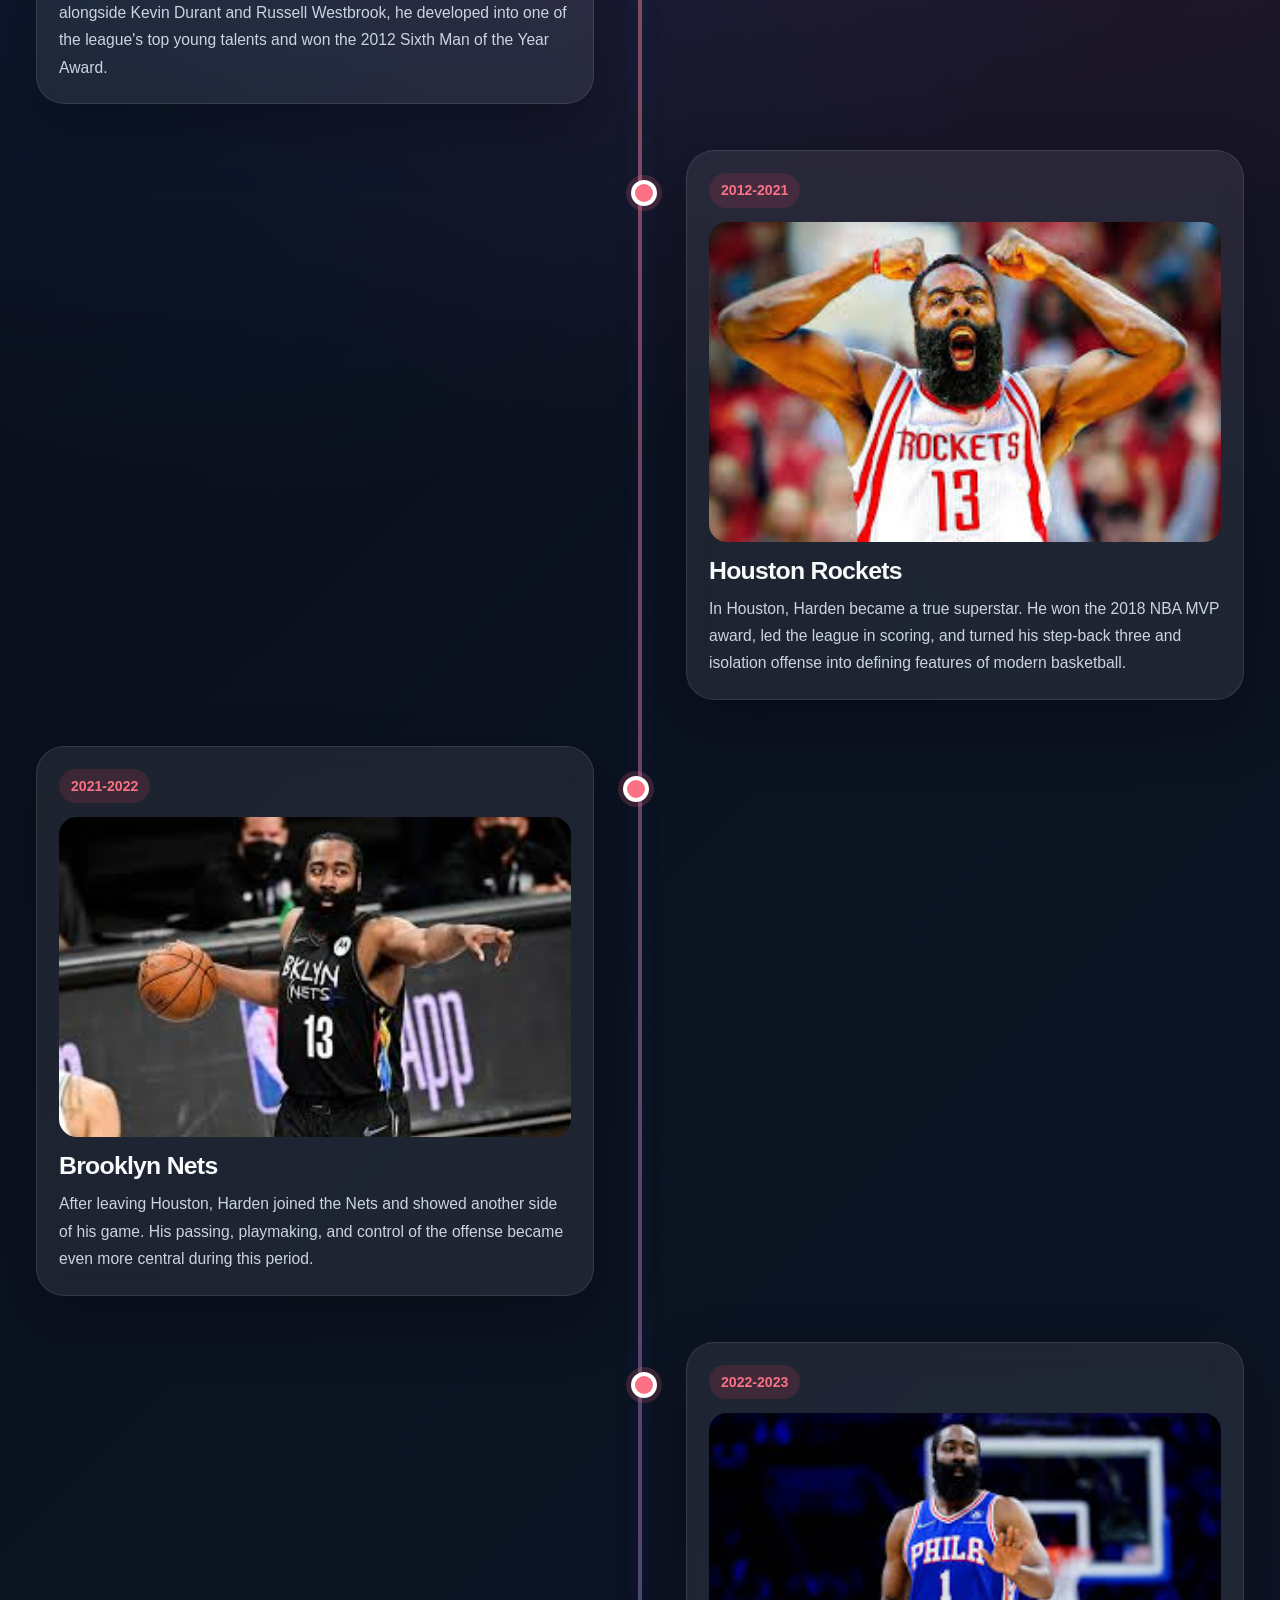
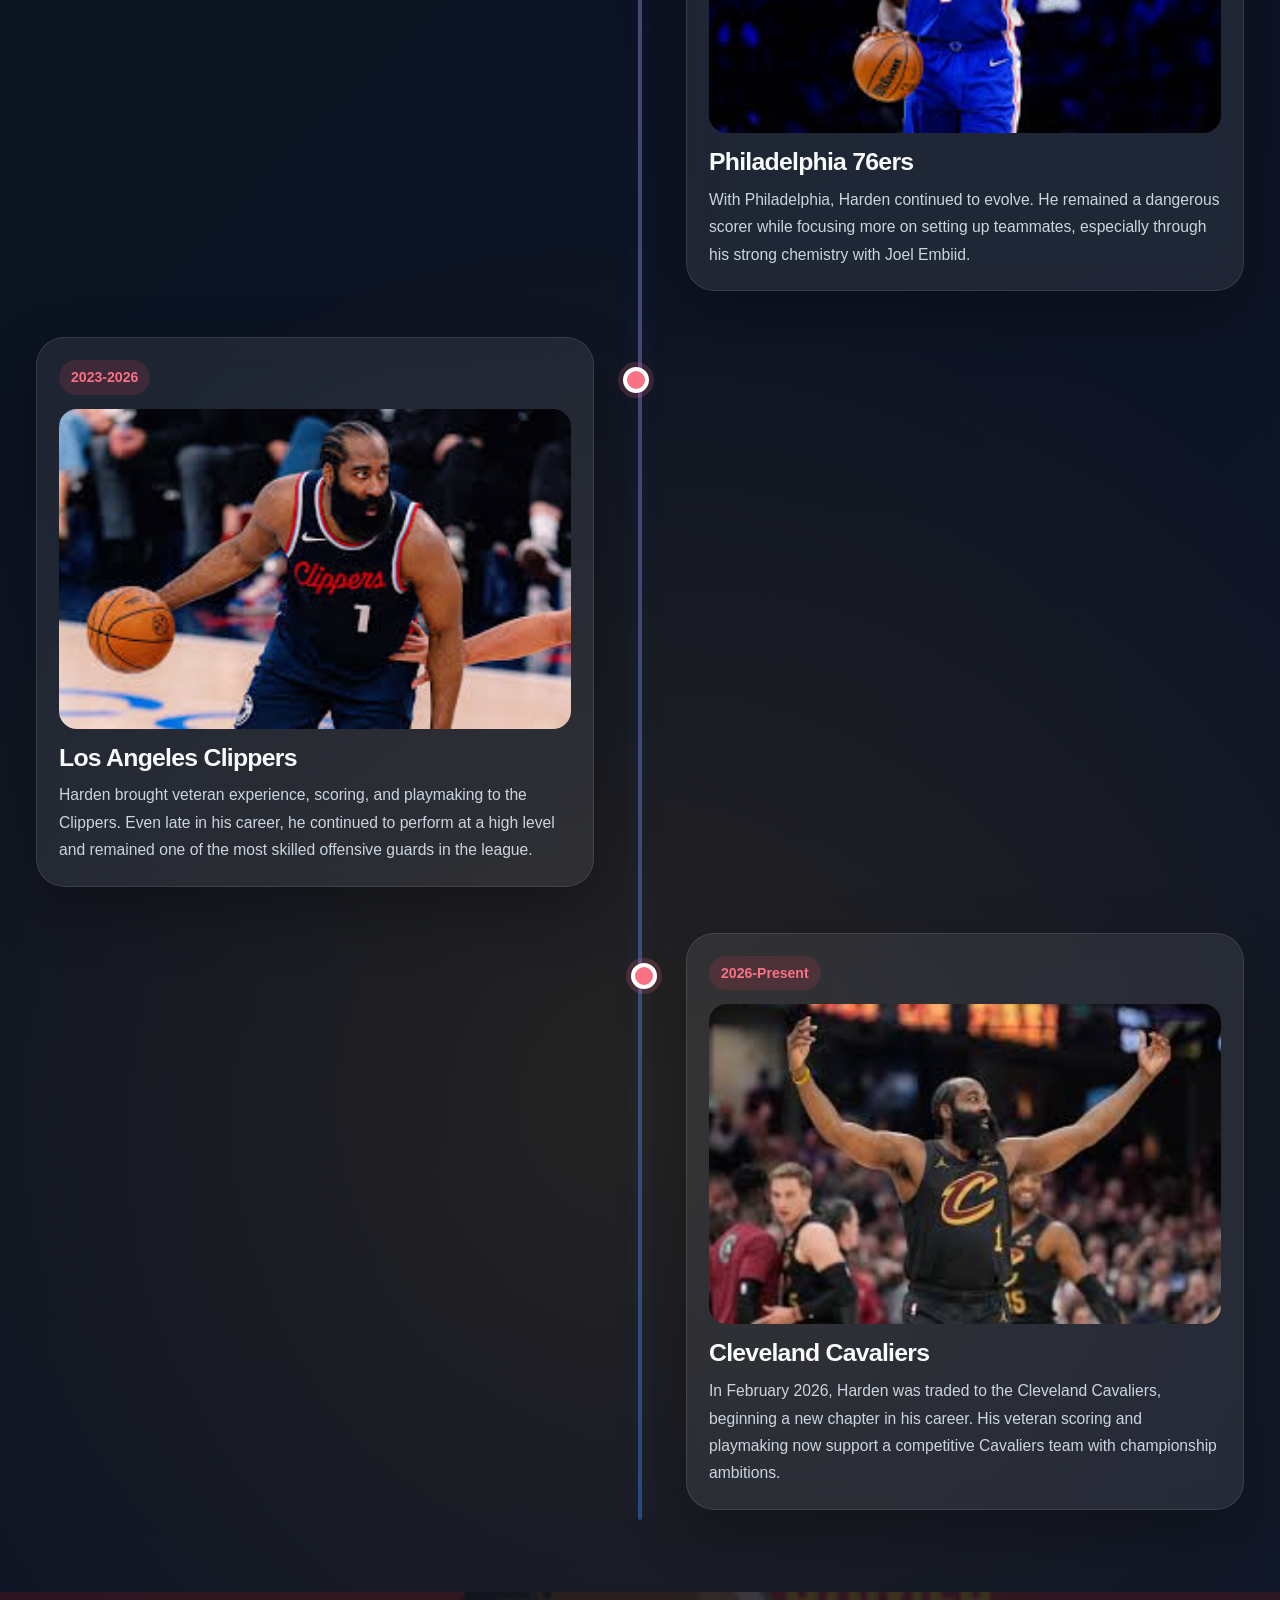
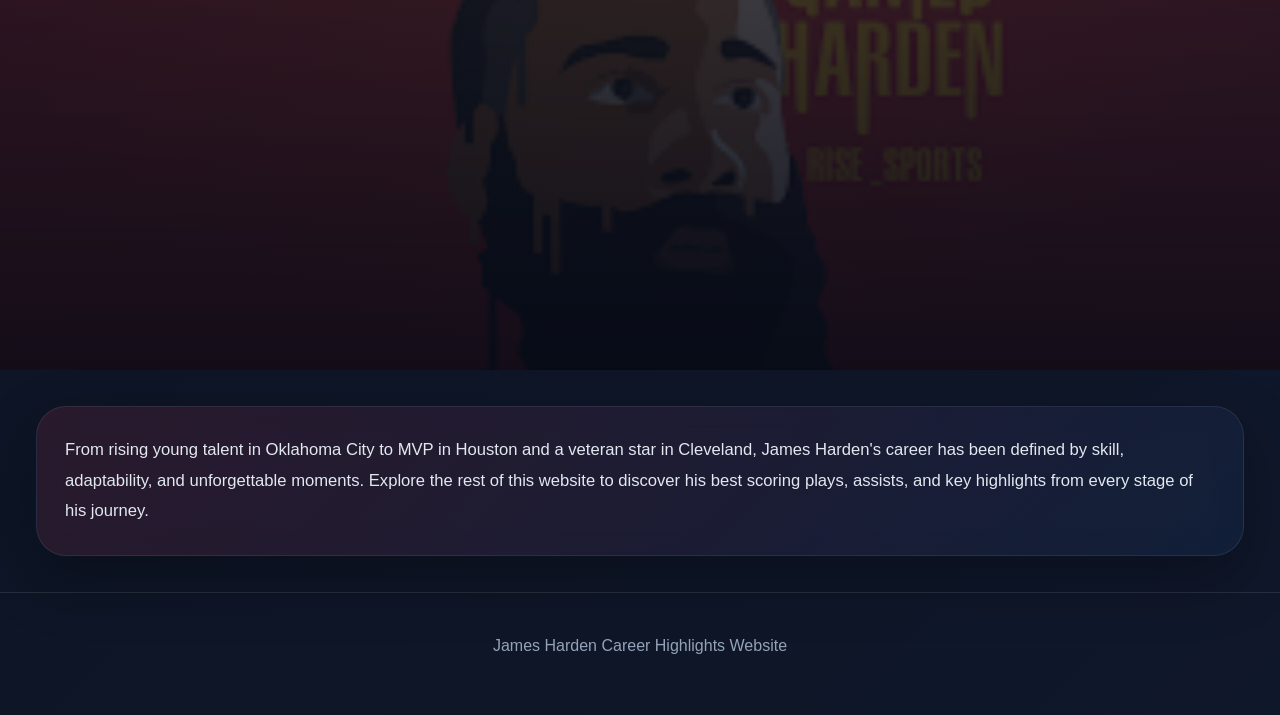
==== commit eb76fd00: "Add files via upload" ====
--- a/index.html
+++ b/index.html
@@ -93,8 +93,8 @@
       <div class="zigzag-timeline">
         <article class="timeline-step left">
           <div class="timeline-card">
-            <span class="timeline-year">20092012</span>
-            <IMG class="okc-IMG" src="IMG/" alt="James Harden in an Oklahoma City Thunder uniform">
+            <span class="timeline-year">2009-2012</span>
+            <IMG class="okc-IMG" src="IMG/JH OKC.jpg" alt="James Harden in an Oklahoma City Thunder uniform">
             <h3>Oklahoma City Thunder</h3>
             <p>
               Harden began his NBA career with the Thunder. As a young guard alongside Kevin Durant
@@ -168,7 +168,7 @@
     </section>
 
     <section class="home-banner" aria-hidden="true">
-      <IMG src="IMG/JH HERO.png" alt="">
+      <IMG src="IMG/JH HERO.png" alt="Portrait illustration of James Harden">
       <div class="home-banner-overlay"></div>
     </section>
 
